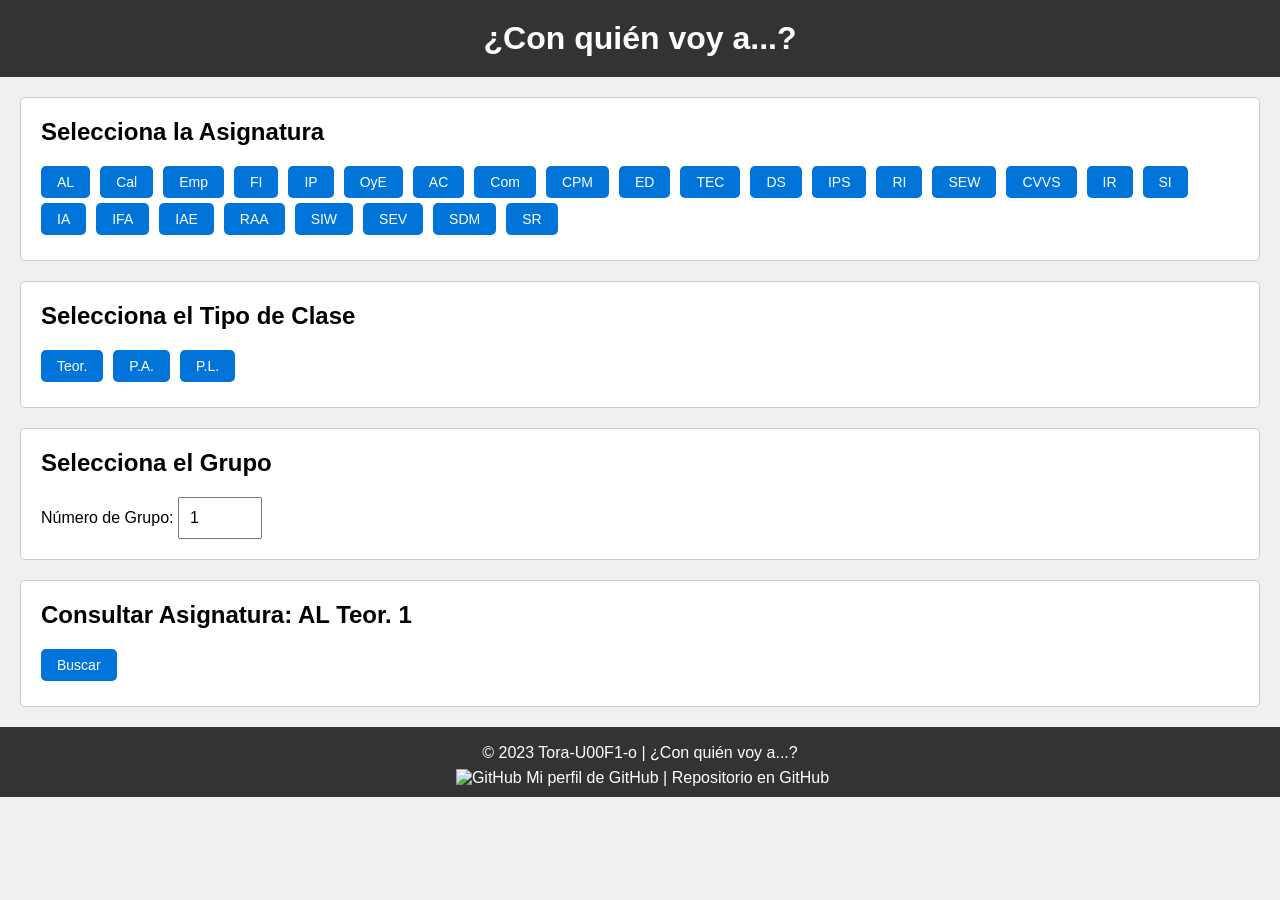
==== index.html @ 65578481 "Add files via upload" ====
<!DOCTYPE html>
<html lang="es">
<head>
	<meta charset="UTF-8">
	<meta name="viewport" content="width=device-width, initial-scale=1.0">
	<title>¿Con quién voy a...?</title>
	<link rel="stylesheet" href="css/styles.css">

	<script src="js/salida.js"></script>
	<script src="js/magic.js"></script>
</head>
<body>
	<header>
		<h1>¿Con quién voy a...?</h1>
	</header>


	<section id="section1">
        <h2>Selecciona la Asignatura</h2>

	</section>

	<section id="section2">
        <h2>Selecciona el Tipo de Clase</h2>

	</section>
	<section id="section3">
		<h2>Selecciona el Grupo</h2>
		<label for="number">Número de Grupo:</label>
		<input type="number" id="number" value="1">
	</section>

    <section>
        <h2 id="subjectTarget">Consultar Asignatura:</h2> 
        <button onclick="processFindBtn()">Buscar</button>
    </section>
    
    <section id="res" hidden>
        <h2 id="try">a</h2>
        <div id="lista-container" style="height: 300px; overflow: auto;">
            <ul id="lista">
            </ul>
        </div>
    </section>

	<footer>
		<p>© 2023 Tora-U00F1-o | ¿Con quién voy a...?</p>
		<a href="https://github.com/Tora-U00F1-o" target="_blank">
			<img src="https://avatars.githubusercontent.com/u/79996857?v=4" alt="GitHub" style="vertical-align: middle;">
			Mi perfil de GitHub
		</a>
		| <a href="https://github.com/Tora-U00F1-o/ConQuienVoy" target="_blank">Repositorio en GitHub</a>
	</footer>
	
</body>
</html>
---- css/styles.css ----
body {
    font-family: Arial, sans-serif;
    margin: 0;
    padding: 0;
    background-color: #f0f0f0;
}

header {
    background-color: #333;
    color: white;
    text-align: center;
    padding: 20px;
}

h1 {
    margin: 0;
}

section {
    margin: 20px;
    padding: 20px;
    background-color: white;
    border: 1px solid #ccc;
    border-radius: 5px;
}

h2 {
    margin-top: 0;
}

button {
    padding: 8px 16px;
    font-size: 14px;
    background-color: #0074D9;
    color: white;
    border: none;
    border-radius: 5px;
    cursor: pointer;
    margin-right: 10px;
    margin-bottom: 5px; /* Espacio vertical entre los botones */
}

input[type="number"] {
    padding: 10px;
    font-size: 16px;
    width: 60px;
}

ul {
    list-style-type: none;
    padding: 0;
}

li {
    margin-bottom: 10px;
}

footer {
    background-color: #333;
    color: white;
    padding: 10px;
    text-align: center;
}

footer p {
    margin: 7px 0;
}

footer a {
    text-decoration: none;
    color: white;
}

footer img {
    width: 24px; /* Ajusta el tamaño de la imagen según sea necesario */
    height: auto; /* Mantiene la proporción de la imagen */
    vertical-align: middle; /* Centra verticalmente la imagen junto al texto */
    margin-left: 5px; /* Agrega espacio a la izquierda de la imagen */
}
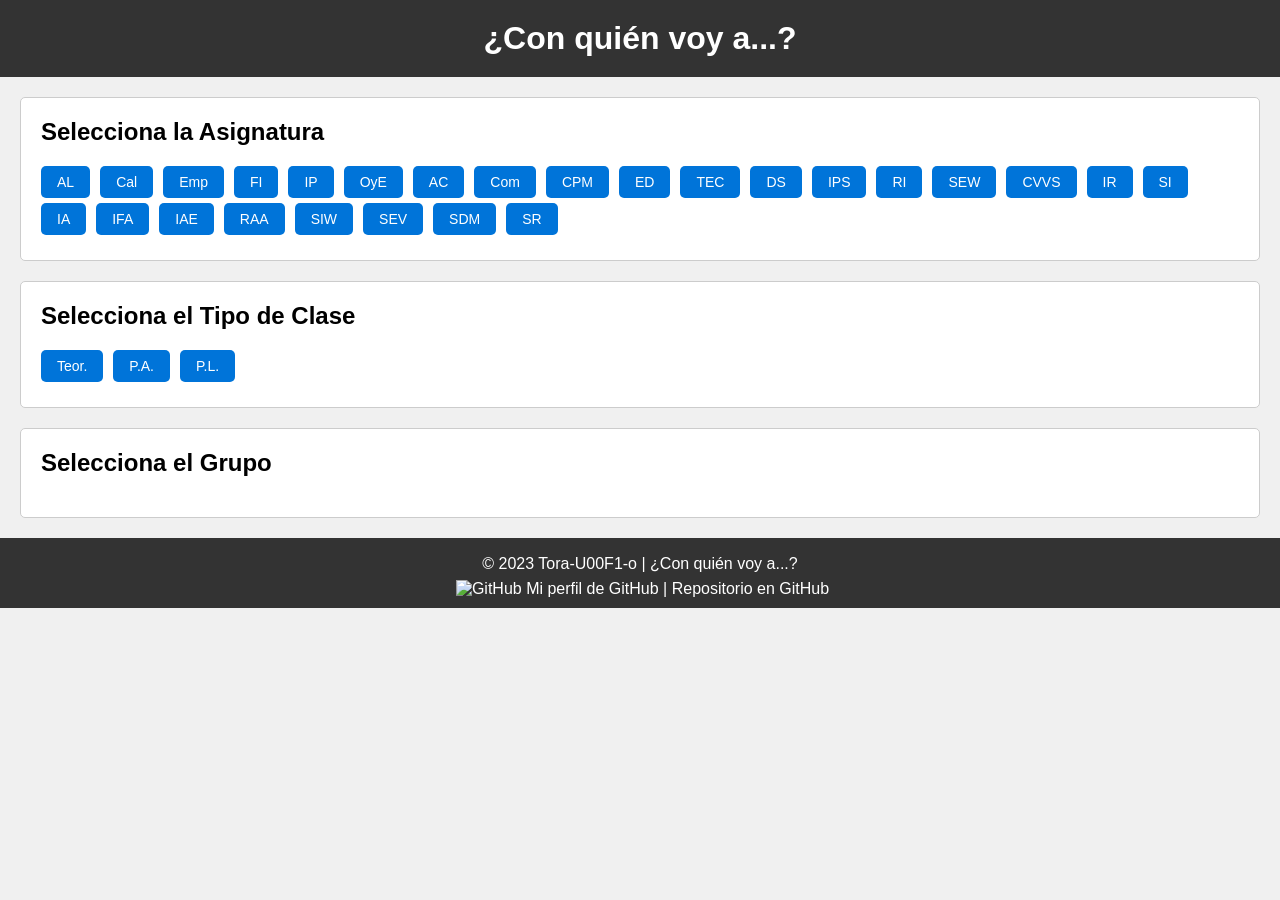
==== commit e4864a3f: "Mas pepino (si se podia)" ====
--- a/index.html
+++ b/index.html
@@ -24,16 +24,16 @@
         <h2>Selecciona el Tipo de Clase</h2>
 
 	</section>
-	<section id="section3">
+	<section id="sectionGrupos">
+		<h2>Selecciona el Grupo</h2> 
+	</section>
+
+	<!-- <section id="section3">
 		<h2>Selecciona el Grupo</h2>
 		<label for="number">Número de Grupo:</label>
 		<input type="number" id="number" value="1">
-	</section>
+	</section>-->
 
-    <section>
-        <h2 id="subjectTarget">Consultar Asignatura:</h2> 
-        <button onclick="processFindBtn()">Buscar</button>
-    </section>
     
     <section id="res" hidden>
         <h2 id="try">a</h2>
--- a/css/styles.css
+++ b/css/styles.css
@@ -40,6 +40,10 @@
     margin-bottom: 5px; /* Espacio vertical entre los botones */
 }
 
+button.active {
+    background-color: orange;
+}
+
 input[type="number"] {
     padding: 10px;
     font-size: 16px;
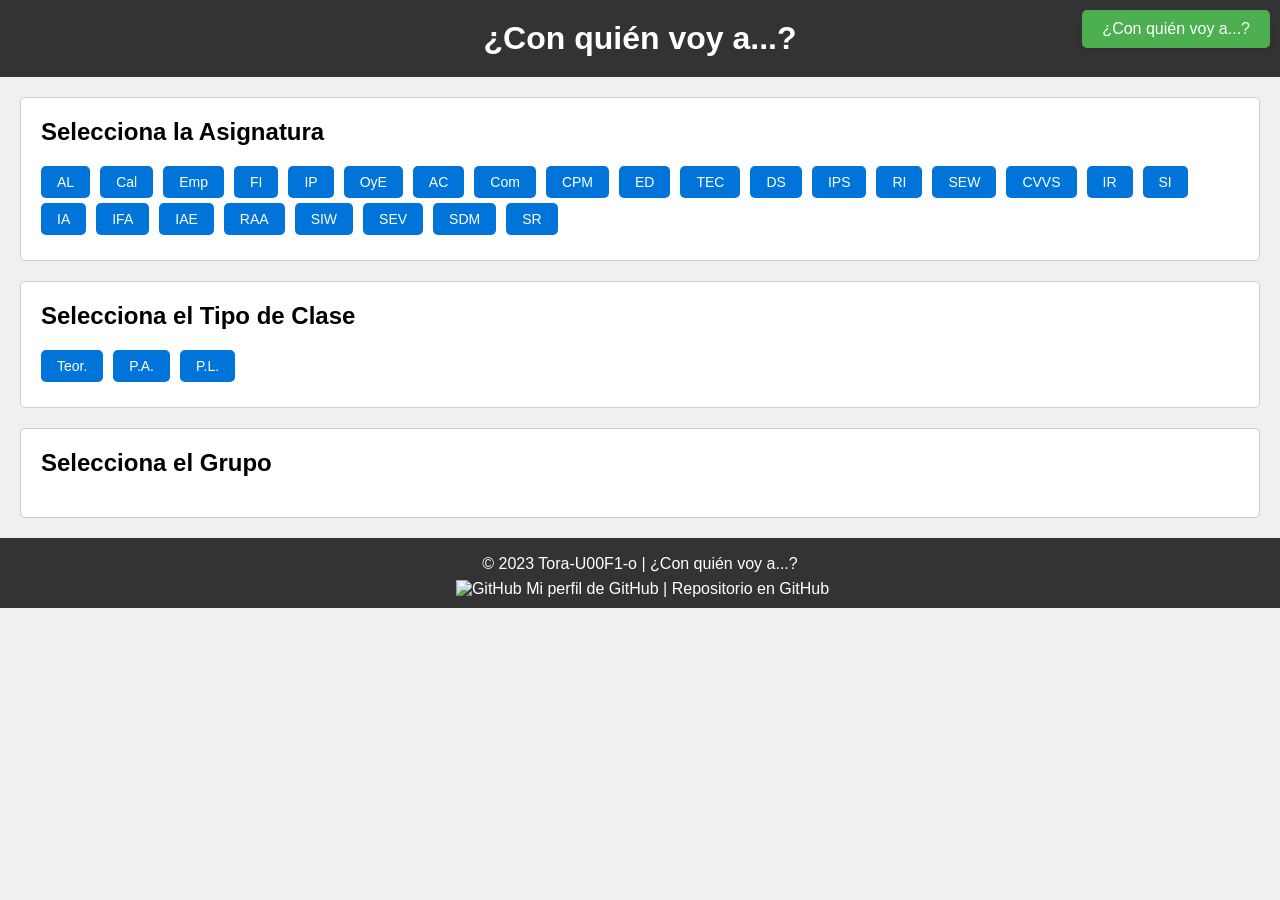
==== commit e11f7638: "added: a donde va" ====
--- a/index.html
+++ b/index.html
@@ -7,12 +7,14 @@
 	<link rel="stylesheet" href="css/styles.css">
 
 	<script src="js/salida.js"></script>
+	<script src="js/global.js"></script>
 	<script src="js/magic.js"></script>
 </head>
 <body>
 	<header>
-		<h1>¿Con quién voy a...?</h1>
-	</header>
+        <h1>¿Con quién voy a...?</h1>
+        <a href="adonde.html" class="switch-view">¿Con quién voy a...?</a>
+    </header>
 
 
 	<section id="section1">
--- a/css/styles.css
+++ b/css/styles.css
@@ -10,6 +10,41 @@
     color: white;
     text-align: center;
     padding: 20px;
+    position: relative;
+}
+
+.switch-view {
+    position: absolute;
+    top: 10px;
+    right: 10px;
+    padding: 10px 20px;
+    background-color: #4CAF50; /* Verde */
+    color: white;
+    text-decoration: none;
+    border-radius: 5px;
+    font-size: 16px;
+    box-shadow: 0 4px 6px rgba(0, 0, 0, 0.1);
+    transition: background-color 0.3s, transform 0.3s;
+}
+
+.switch-view:hover {
+    background-color: #45a049; 
+    transform: scale(1.05);
+}
+
+.switch-view:active {
+    background-color: #3e8e41; 
+    transform: scale(1);
+}
+
+@media (max-width: 800px) {
+    .switch-view {
+        position: static;
+        display: block;
+        margin: 10px auto;
+        width: 80%;
+        text-align: center;
+    }
 }
 
 h1 {
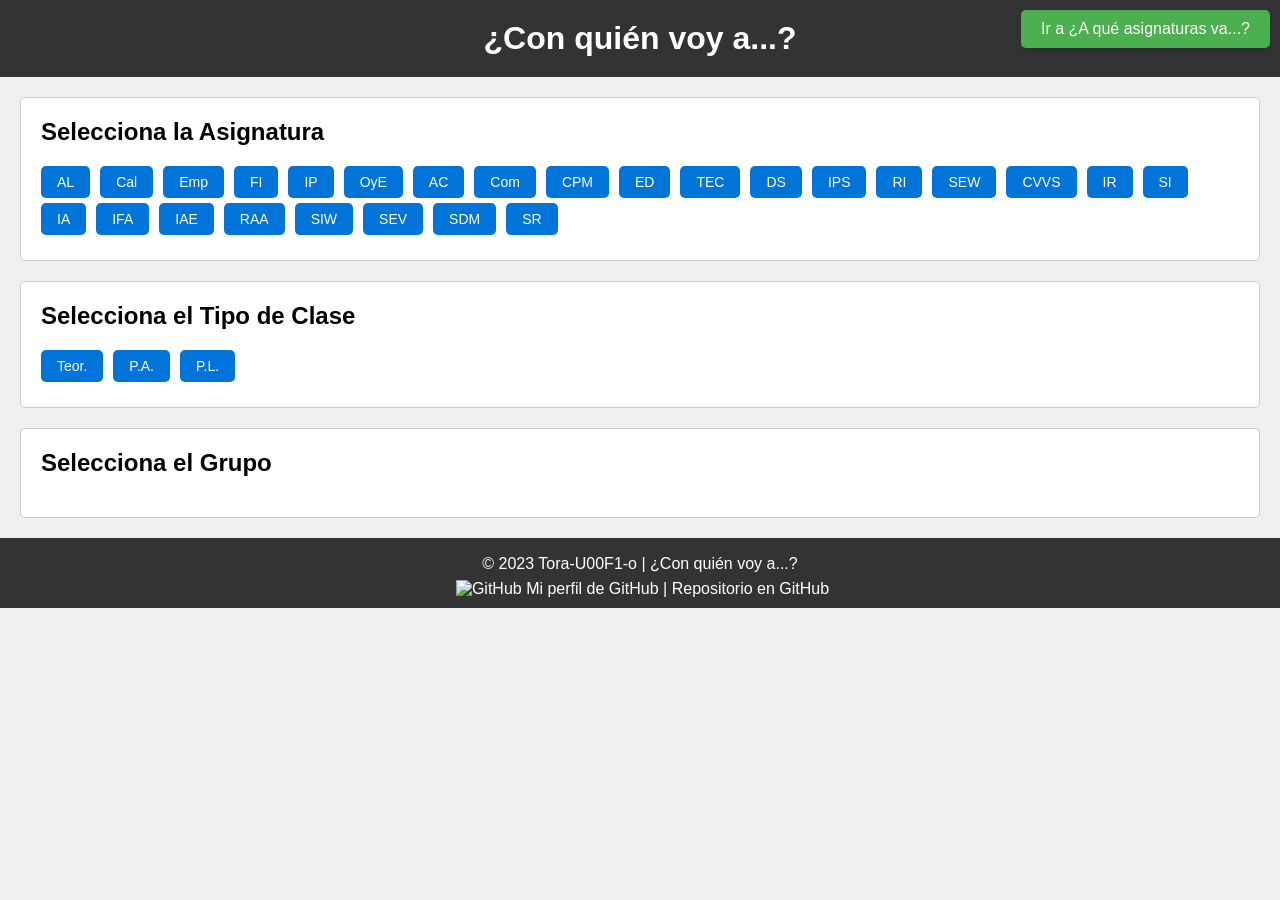
==== commit f53215e9: "fix: nombres de titulos" ====
--- a/index.html
+++ b/index.html
@@ -13,7 +13,7 @@
 <body>
 	<header>
         <h1>¿Con quién voy a...?</h1>
-        <a href="adonde.html" class="switch-view">¿Con quién voy a...?</a>
+        <a href="adonde.html" class="switch-view">Ir a ¿A qué asignaturas va...?</a>
     </header>
 
 
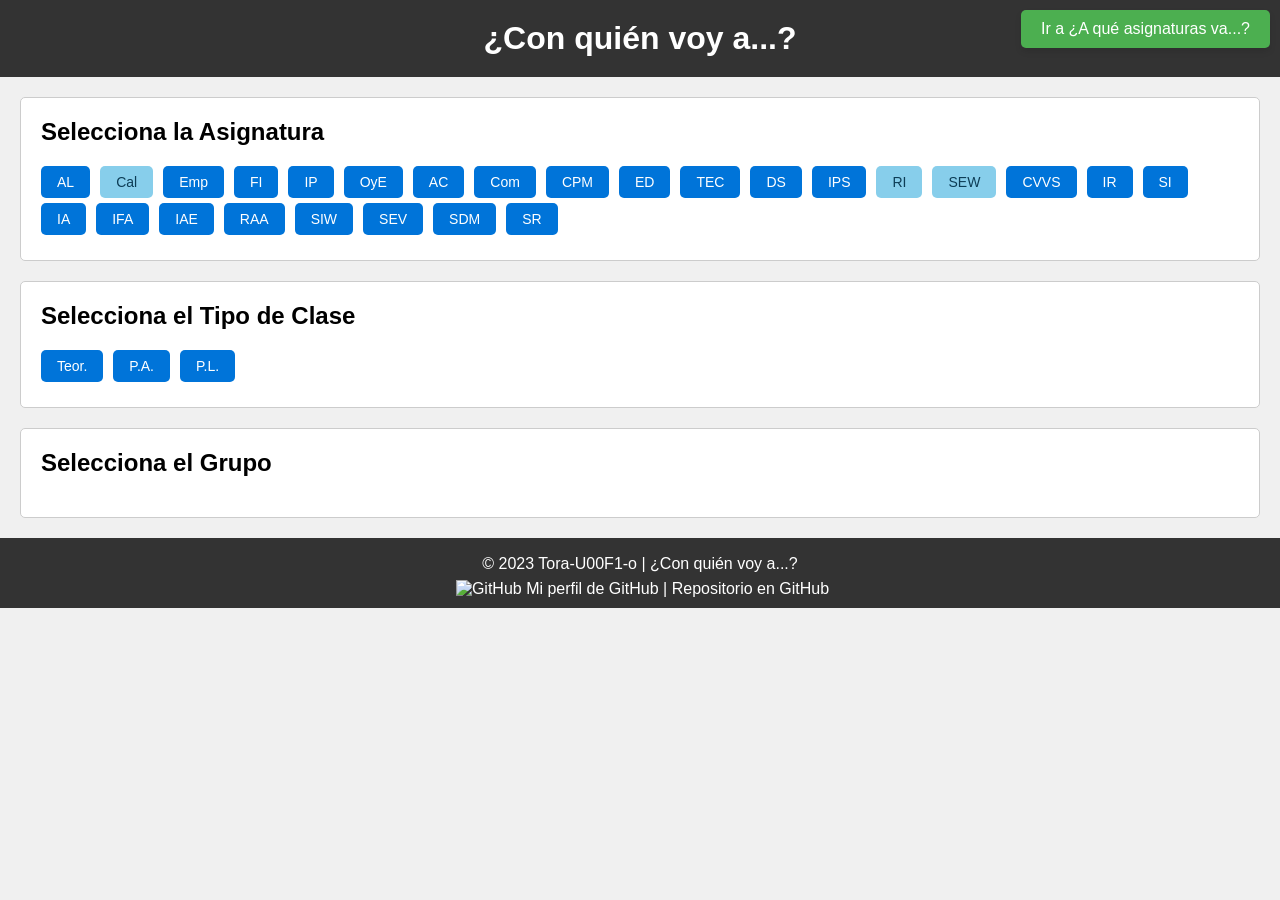
==== commit 908eec69: "actualizado a este año sept2026" ====
--- a/index.html
+++ b/index.html
@@ -8,6 +8,7 @@
 
 	<script src="js/salida.js"></script>
 	<script src="js/global.js"></script>
+	<script src="js/myEnrollments.js"></script>
 	<script src="js/magic.js"></script>
 </head>
 <body>
--- a/css/styles.css
+++ b/css/styles.css
@@ -79,6 +79,22 @@
     background-color: orange;
 }
 
+/* Asignatura / tipo / grupo del UO configurado (mis clases) */
+button.my-enrollment {
+    background-color: #87ceeb;
+    color: #0d3d56;
+}
+
+button.my-enrollment:hover {
+    background-color: #6ec4e8;
+}
+
+button.my-enrollment.active {
+    background-color: orange;
+    color: white;
+    box-shadow: 0 0 0 2px #87ceeb;
+}
+
 input[type="number"] {
     padding: 10px;
     font-size: 16px;
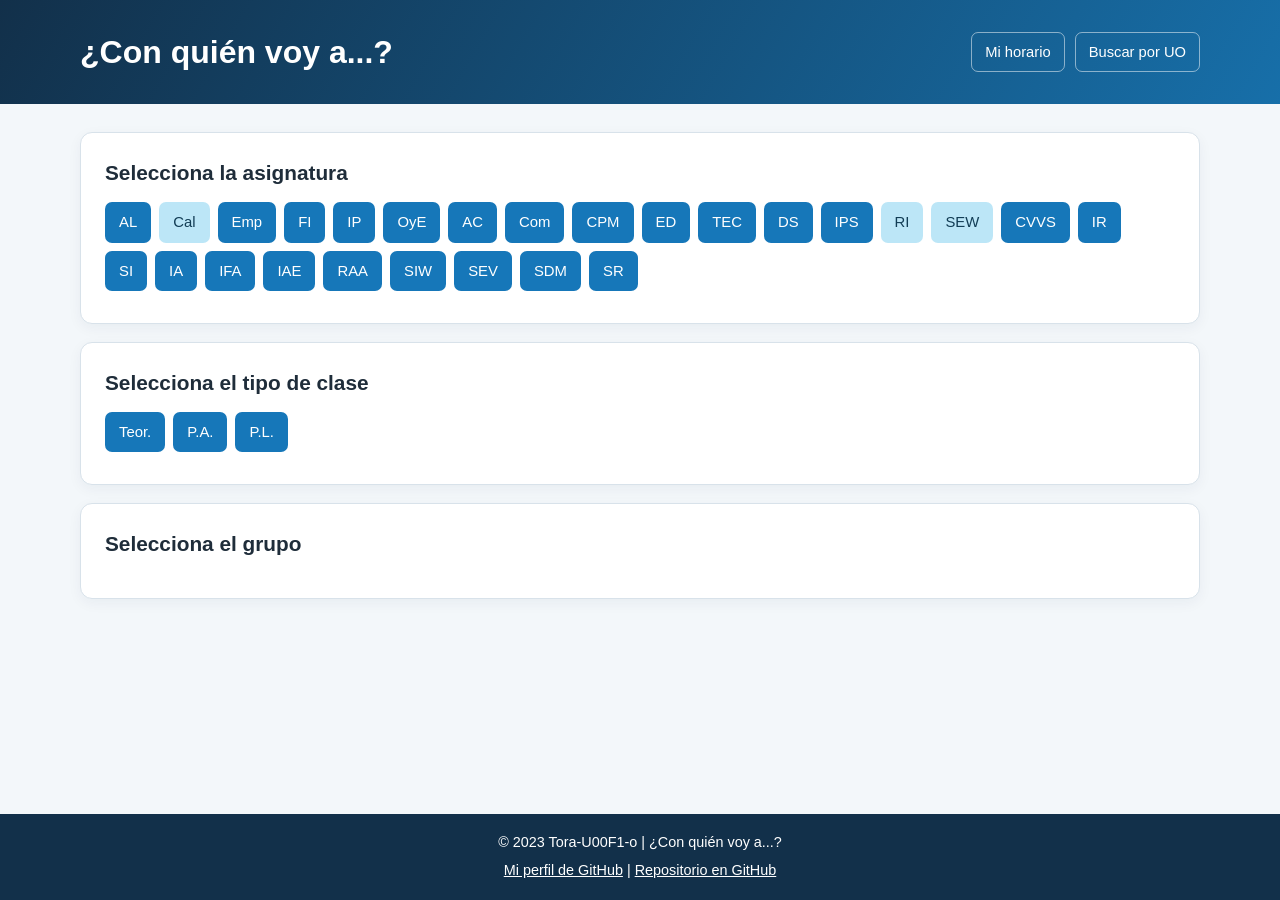
==== commit 2c85ece1: "ikl" ====
--- a/index.html
+++ b/index.html
@@ -1,59 +1,29 @@
-<!DOCTYPE html>
-<html lang="es">
-<head>
-	<meta charset="UTF-8">
-	<meta name="viewport" content="width=device-width, initial-scale=1.0">
-	<title>¿Con quién voy a...?</title>
-	<link rel="stylesheet" href="css/styles.css">
-
-	<script src="js/salida.js"></script>
-	<script src="js/global.js"></script>
-	<script src="js/myEnrollments.js"></script>
-	<script src="js/magic.js"></script>
-</head>
-<body>
-	<header>
-        <h1>¿Con quién voy a...?</h1>
-        <a href="adonde.html" class="switch-view">Ir a ¿A qué asignaturas va...?</a>
-    </header>
-
-
-	<section id="section1">
-        <h2>Selecciona la Asignatura</h2>
-
-	</section>
-
-	<section id="section2">
-        <h2>Selecciona el Tipo de Clase</h2>
-
-	</section>
-	<section id="sectionGrupos">
-		<h2>Selecciona el Grupo</h2> 
-	</section>
-
-	<!-- <section id="section3">
-		<h2>Selecciona el Grupo</h2>
-		<label for="number">Número de Grupo:</label>
-		<input type="number" id="number" value="1">
-	</section>-->
-
-    
-    <section id="res" hidden>
-        <h2 id="try">a</h2>
-        <div id="lista-container" style="height: 300px; overflow: auto;">
-            <ul id="lista">
-            </ul>
-        </div>
-    </section>
-
-	<footer>
-		<p>© 2023 Tora-U00F1-o | ¿Con quién voy a...?</p>
-		<a href="https://github.com/Tora-U00F1-o" target="_blank">
-			<img src="https://avatars.githubusercontent.com/u/79996857?v=4" alt="GitHub" style="vertical-align: middle;">
-			Mi perfil de GitHub
-		</a>
-		| <a href="https://github.com/Tora-U00F1-o/ConQuienVoy" target="_blank">Repositorio en GitHub</a>
-	</footer>
-	
-</body>
-</html>
+<!DOCTYPE html>
+<html lang="es">
+<head>
+	<meta charset="UTF-8">
+	<meta name="viewport" content="width=device-width, initial-scale=1.0">
+	<title>¿Con quién voy a...?</title>
+	<link rel="stylesheet" href="css/styles.css">
+	<script src="js/salida.js"></script>
+	<script src="js/global.js"></script>
+	<script src="js/myEnrollments.js"></script>
+	<script src="js/magic.js"></script>
+</head>
+<body>
+	<header>
+		<h1>¿Con quién voy a...?</h1>
+		<nav class="header-actions" aria-label="Navegación principal">
+			<a href="horario.html" class="switch-view">Mi horario</a>
+			<a href="adonde.html" class="switch-view">Buscar por UO</a>
+		</nav>
+	</header>
+	<main class="page-content">
+		<section id="section1"><h2>Selecciona la asignatura</h2></section>
+		<section id="section2"><h2>Selecciona el tipo de clase</h2></section>
+		<section id="sectionGrupos"><h2>Selecciona el grupo</h2></section>
+		<section id="res" hidden><h2 id="try"></h2><div id="lista-container"><ul id="lista"></ul></div></section>
+	</main>
+	<footer><p>© 2023 Tora-U00F1-o | ¿Con quién voy a...?</p><a href="https://github.com/Tora-U00F1-o" target="_blank" rel="noreferrer">Mi perfil de GitHub</a> | <a href="https://github.com/Tora-U00F1-o/ConQuienVoy" target="_blank" rel="noreferrer">Repositorio en GitHub</a></footer>
+</body>
+</html>
--- a/css/styles.css
+++ b/css/styles.css
@@ -1,134 +1,198 @@
-body {
-    font-family: Arial, sans-serif;
-    margin: 0;
-    padding: 0;
-    background-color: #f0f0f0;
-}
-
-header {
-    background-color: #333;
-    color: white;
-    text-align: center;
-    padding: 20px;
-    position: relative;
-}
-
-.switch-view {
-    position: absolute;
-    top: 10px;
-    right: 10px;
-    padding: 10px 20px;
-    background-color: #4CAF50; /* Verde */
-    color: white;
-    text-decoration: none;
-    border-radius: 5px;
-    font-size: 16px;
-    box-shadow: 0 4px 6px rgba(0, 0, 0, 0.1);
-    transition: background-color 0.3s, transform 0.3s;
-}
-
-.switch-view:hover {
-    background-color: #45a049; 
-    transform: scale(1.05);
-}
-
-.switch-view:active {
-    background-color: #3e8e41; 
-    transform: scale(1);
-}
-
-@media (max-width: 800px) {
-    .switch-view {
-        position: static;
-        display: block;
-        margin: 10px auto;
-        width: 80%;
-        text-align: center;
-    }
-}
-
-h1 {
-    margin: 0;
-}
-
-section {
-    margin: 20px;
-    padding: 20px;
-    background-color: white;
-    border: 1px solid #ccc;
-    border-radius: 5px;
-}
-
-h2 {
-    margin-top: 0;
-}
-
-button {
-    padding: 8px 16px;
-    font-size: 14px;
-    background-color: #0074D9;
-    color: white;
-    border: none;
-    border-radius: 5px;
-    cursor: pointer;
-    margin-right: 10px;
-    margin-bottom: 5px; /* Espacio vertical entre los botones */
-}
-
-button.active {
-    background-color: orange;
-}
-
-/* Asignatura / tipo / grupo del UO configurado (mis clases) */
-button.my-enrollment {
-    background-color: #87ceeb;
-    color: #0d3d56;
-}
-
-button.my-enrollment:hover {
-    background-color: #6ec4e8;
-}
-
-button.my-enrollment.active {
-    background-color: orange;
-    color: white;
-    box-shadow: 0 0 0 2px #87ceeb;
-}
-
-input[type="number"] {
-    padding: 10px;
-    font-size: 16px;
-    width: 60px;
-}
-
-ul {
-    list-style-type: none;
-    padding: 0;
-}
-
-li {
-    margin-bottom: 10px;
-}
-
-footer {
-    background-color: #333;
-    color: white;
-    padding: 10px;
-    text-align: center;
-}
-
-footer p {
-    margin: 7px 0;
-}
-
-footer a {
-    text-decoration: none;
-    color: white;
-}
-
-footer img {
-    width: 24px; /* Ajusta el tamaño de la imagen según sea necesario */
-    height: auto; /* Mantiene la proporción de la imagen */
-    vertical-align: middle; /* Centra verticalmente la imagen junto al texto */
-    margin-left: 5px; /* Agrega espacio a la izquierda de la imagen */
-}
+:root {
+    --navy: #12304a;
+    --blue: #1677b9;
+    --sky: #e8f4fb;
+    --ink: #1f2d3a;
+    --muted: #617181;
+    --line: #d8e2ea;
+    --surface: #ffffff;
+    --background: #f3f7fa;
+    --accent: #f59e0b;
+}
+
+* { box-sizing: border-box; }
+
+body {
+    min-height: 100vh;
+    margin: 0;
+    display: flex;
+    flex-direction: column;
+    background: var(--background);
+    color: var(--ink);
+    font-family: Arial, sans-serif;
+    line-height: 1.5;
+}
+
+header {
+    padding: 28px max(24px, calc((100% - 1120px) / 2));
+    display: flex;
+    align-items: center;
+    justify-content: space-between;
+    gap: 24px;
+    color: white;
+    background: linear-gradient(120deg, var(--navy), #176fa9);
+}
+
+h1, h2, h3, p { margin-top: 0; }
+h1 { margin-bottom: 0; font-size: clamp(1.55rem, 3vw, 2rem); }
+h2 { margin-bottom: 14px; font-size: 1.3rem; }
+
+.header-actions { display: flex; flex-wrap: wrap; gap: 10px; }
+.switch-view {
+    padding: 8px 13px;
+    border: 1px solid rgba(255, 255, 255, .5);
+    border-radius: 7px;
+    color: white;
+    text-decoration: none;
+    font-size: .92rem;
+    transition: background-color .2s, transform .2s;
+}
+.switch-view:hover { background: rgba(255, 255, 255, .16); transform: translateY(-1px); }
+
+.page-content { width: min(1120px, calc(100% - 32px)); margin: 28px auto 40px; flex: 1; }
+section {
+    margin-bottom: 18px;
+    padding: 24px;
+    border: 1px solid var(--line);
+    border-radius: 12px;
+    background: var(--surface);
+    box-shadow: 0 4px 14px rgba(18, 48, 74, .05);
+}
+
+button {
+    padding: 9px 14px;
+    margin: 0 8px 8px 0;
+    border: 0;
+    border-radius: 7px;
+    background: var(--blue);
+    color: white;
+    font: inherit;
+    font-size: .93rem;
+    cursor: pointer;
+    transition: background-color .2s, transform .2s, box-shadow .2s;
+}
+button:hover { background: #0d619b; transform: translateY(-1px); }
+button:focus-visible, input:focus-visible, .switch-view:focus-visible { outline: 3px solid #8ed0f3; outline-offset: 2px; }
+button.active, button.my-enrollment.active { background: var(--accent); color: #3f2900; box-shadow: 0 0 0 2px #ffe2a8; }
+button.my-enrollment { background: #bce6f7; color: #123d55; }
+button.my-enrollment:hover { background: #9edcf4; }
+
+label { display: block; margin-bottom: 7px; font-weight: 700; }
+input[type="text"] {
+    width: min(100%, 360px);
+    padding: 10px 12px;
+    border: 1px solid #b8c8d4;
+    border-radius: 7px;
+    background: white;
+    color: var(--ink);
+    font: inherit;
+}
+.input-action { display: flex; flex-wrap: wrap; align-items: flex-start; gap: 8px; }
+.input-action button { margin: 0; min-height: 42px; }
+
+#lista-container { max-height: 300px; overflow: auto; }
+ul { margin: 0; padding: 0; list-style: none; }
+li { padding: 10px 0; border-bottom: 1px solid #e8eef2; }
+li:last-child { border-bottom: 0; }
+
+.eyebrow { margin-bottom: 5px; color: var(--blue); font-size: .73rem; font-weight: 700; letter-spacing: .1em; }
+.schedule-hero { border-color: #cde4f1; background: linear-gradient(135deg, #fff, var(--sky)); }
+.schedule-hero > p:not(.eyebrow) { max-width: 640px; color: var(--muted); }
+.uo-form { margin-top: 20px; }
+.form-message { min-height: 1.2em; margin: 9px 0 0; color: #a43b25; font-size: .9rem; }
+.section-heading { display: flex; align-items: end; justify-content: space-between; gap: 16px; margin-bottom: 18px; }
+.section-heading h2 { margin-bottom: 0; }
+.schedule-summary { margin-bottom: 0; color: var(--muted); white-space: nowrap; }
+.schedule-cards { display: grid; grid-template-columns: repeat(auto-fill, minmax(170px, 1fr)); gap: 12px; }
+.schedule-card { min-height: 132px; padding: 17px; border: 1px solid var(--line); border-top: 4px solid var(--blue); border-radius: 9px; background: #fbfdff; }
+.schedule-card h3 { margin-bottom: 10px; font-size: 1.1rem; }
+.class-type { display: inline-block; padding: 3px 8px; border-radius: 999px; background: #dceff9; color: #12567e; font-size: .82rem; font-weight: 700; }
+.group-label { margin: 13px 0 0; color: var(--muted); font-size: .93rem; }
+.empty-state { margin: 0; padding: 18px; border-radius: 8px; background: #fff7e9; color: #79520c; }
+
+footer { padding: 18px 24px; background: var(--navy); color: white; text-align: center; font-size: .9rem; }
+footer p { margin-bottom: 7px; }
+footer a { color: white; }
+
+@media (max-width: 650px) {
+    header { align-items: flex-start; flex-direction: column; padding: 22px 20px; gap: 16px; }
+    .page-content { width: min(100% - 24px, 1120px); margin-top: 16px; }
+    section { padding: 18px; }
+    .section-heading { align-items: flex-start; flex-direction: column; }
+    .schedule-summary { white-space: normal; }
+    .input-action { display: grid; grid-template-columns: 1fr; }
+    .input-action input[type="text"] { width: 100%; }
+    .input-action button { width: 100%; }
+}
+
+.schedule-topline { display: flex; align-items: flex-start; justify-content: space-between; gap: 18px; }
+.schedule-topline h2 { margin-bottom: 0; }
+.official-link { padding: 8px 12px; border: 1px solid #8abbd5; border-radius: 7px; color: #12567e; font-size: .88rem; font-weight: 700; text-decoration: none; white-space: nowrap; }
+.official-link:hover { background: #dceff9; }
+
+.planner { overflow: hidden; }
+.planner-toolbar { display: flex; align-items: center; justify-content: space-between; gap: 18px; padding-bottom: 17px; border-bottom: 1px solid var(--line); }
+.view-tabs { display: flex; gap: 4px; padding: 4px; border-radius: 9px; background: #edf3f7; }
+.view-tab { margin: 0; padding: 7px 12px; color: var(--muted); background: transparent; box-shadow: none; }
+.view-tab:hover { color: var(--ink); background: #dce8ef; transform: none; }
+.view-tab.active { color: white; background: var(--blue); box-shadow: none; }
+.date-navigator { display: flex; align-items: center; gap: 10px; }
+.date-navigator h2 { min-width: 220px; margin: 0; text-align: center; font-size: 1rem; text-transform: capitalize; }
+.nav-button { width: 35px; height: 35px; padding: 0; margin: 0; font-size: 1.65rem; line-height: 1; }
+.planner-summary { margin: 15px 0; color: var(--muted); font-size: .9rem; }
+
+.day-events { display: grid; gap: 9px; }
+.day-event { width: 100%; display: grid; grid-template-columns: 120px minmax(260px, 1fr) 115px; align-items: center; gap: 16px; margin: 0; padding: 15px; color: var(--ink); text-align: left; background: #f8fbfd; border: 1px solid var(--line); border-left: 5px solid var(--blue); }
+.day-event:hover { color: var(--ink); background: #edf7fc; }
+.day-event.exception { border-left-color: #d93636; background: #fff5f5; }
+.day-event time { color: #12567e; font-weight: 700; }
+.day-event.exception time { color: #bb2424; }
+.day-event small { display: block; margin-top: 4px; color: var(--muted); font-size: .85rem; }
+.day-event .room { justify-self: end; font-weight: 700; }
+
+.week-grid { min-width: 850px; display: grid; grid-template-columns: 55px repeat(5, minmax(155px, 1fr)); grid-template-rows: 35px 768px; overflow: hidden; border: 1px solid var(--line); border-radius: 8px; }
+.week-corner, .week-day-heading { padding: 8px; border-bottom: 1px solid var(--line); background: #f1f6f9; color: var(--muted); font-size: .82rem; font-weight: 700; text-align: center; text-transform: capitalize; }
+.time-axis { position: relative; border-right: 1px solid var(--line); background: #f8fafb; }
+.time-axis span { position: absolute; right: 7px; color: var(--muted); font-size: .72rem; transform: translateY(-50%); }
+.week-day-column { position: relative; min-width: 0; border-right: 1px solid var(--line); background: repeating-linear-gradient(to bottom, transparent 0, transparent 63px, #e2eaf0 64px); }
+.week-day-column:last-child { border-right: 0; }
+.calendar-event { position: absolute; right: 4px; left: 4px; z-index: 1; overflow: hidden; display: flex; flex-direction: column; align-items: flex-start; gap: 1px; width: auto; min-height: 26px; margin: 0; padding: 5px 7px; border-radius: 5px; color: #083951; background: #bce6f7; font-size: .75rem; line-height: 1.18; text-align: left; }
+.calendar-event:hover { color: #083951; background: #9edcf4; transform: none; }
+.calendar-event.exception { color: #801d1d; background: #ffd6d6; }
+.calendar-event.exception:hover { color: #801d1d; background: #ffbebe; }
+.calendar-event span { overflow: hidden; width: 100%; white-space: nowrap; text-overflow: ellipsis; }
+
+.schedule-table-wrapper { overflow: auto; max-height: 650px; border: 1px solid var(--line); border-radius: 8px; }
+.schedule-table { width: 100%; min-width: 850px; border-collapse: collapse; font-size: .91rem; }
+.schedule-table th { position: sticky; top: 0; z-index: 1; padding: 12px 14px; color: white; background: var(--navy); text-align: left; }
+.schedule-table td { padding: 11px 14px; border-bottom: 1px solid var(--line); }
+.schedule-table tbody tr { cursor: pointer; background: white; }
+.schedule-table tbody tr:hover, .schedule-table tbody tr:focus { background: #eaf6fc; outline: none; }
+.schedule-table tbody tr.exception { color: #a51f1f; background: #fff2f2; }
+.schedule-table tbody tr.exception:hover, .schedule-table tbody tr.exception:focus { background: #ffdede; }
+
+.class-dialog { width: min(440px, calc(100% - 32px)); padding: 27px; border: 0; border-radius: 12px; box-shadow: 0 18px 60px rgba(0, 0, 0, .25); color: var(--ink); }
+.class-dialog::backdrop { background: rgba(8, 30, 45, .5); }
+.class-dialog h2 { margin-right: 30px; }
+.dialog-close { position: absolute; top: 13px; right: 10px; width: 34px; height: 34px; margin: 0; padding: 0; color: var(--ink); background: transparent; font-size: 1.7rem; }
+.dialog-close:hover { color: var(--blue); background: #eaf6fc; transform: none; }
+.class-dialog dl { display: grid; grid-template-columns: 85px 1fr; gap: 10px 16px; margin: 0; }
+.class-dialog dt { color: var(--muted); font-weight: 700; }
+.class-dialog dd { margin: 0; }
+.exception-notice { grid-column: 1 / -1; margin: 5px 0 0; padding: 9px; border-radius: 6px; color: #982222; background: #fff0f0; font-size: .9rem; font-weight: 700; }
+
+@media (max-width: 800px) {
+    .schedule-topline, .planner-toolbar { align-items: flex-start; flex-direction: column; }
+    .official-link { white-space: normal; }
+    .date-navigator h2 { min-width: 0; }
+    .day-event { grid-template-columns: 1fr; gap: 5px; }
+    .day-event .room { justify-self: start; }
+    .week-grid { min-width: 850px; }
+    #plannerContent { overflow-x: auto; padding-bottom: 5px; }
+}
+
+@media (max-width: 450px) {
+    .view-tab { padding: 7px 9px; }
+    .date-navigator { width: 100%; justify-content: space-between; }
+    .date-navigator h2 { font-size: .9rem; }
+}
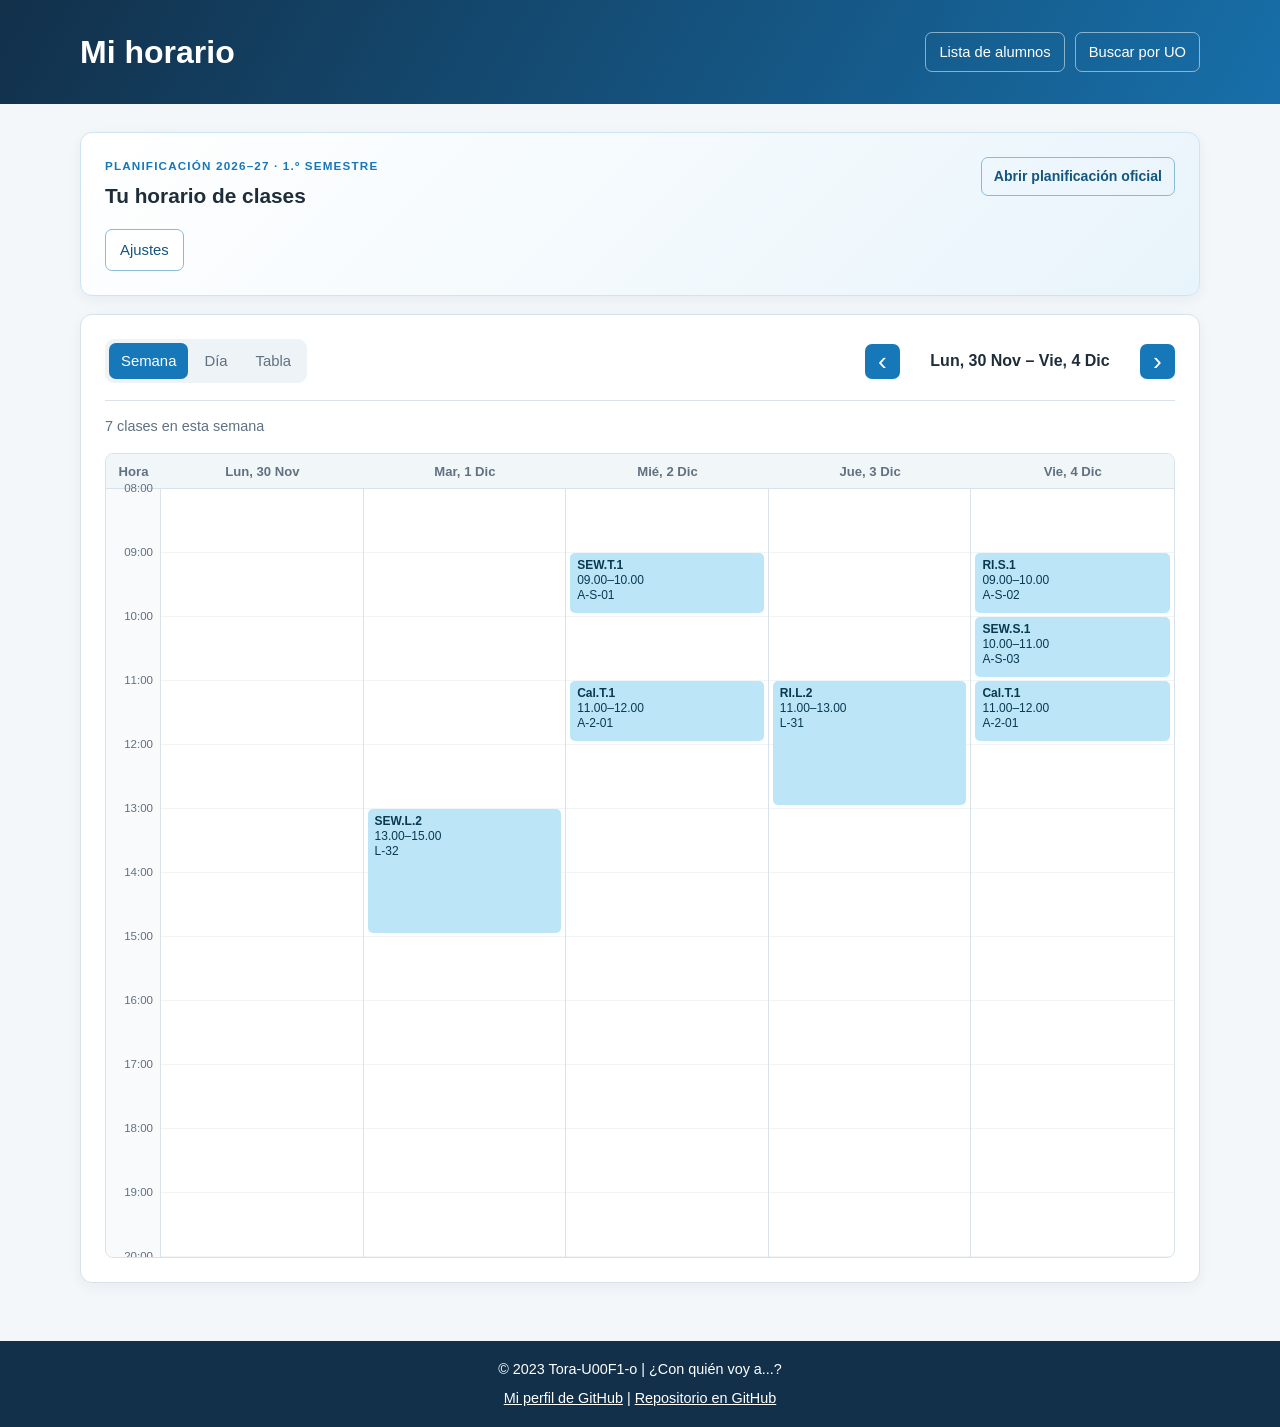
==== commit 88bd90df: "z" ====
--- a/index.html
+++ b/index.html
@@ -3,6 +3,7 @@
 <head>
 	<meta charset="UTF-8">
 	<meta name="viewport" content="width=device-width, initial-scale=1.0">
+	<meta http-equiv="refresh" content="0; url=horario.html">
 	<title>¿Con quién voy a...?</title>
 	<link rel="stylesheet" href="css/styles.css">
 	<script src="js/salida.js"></script>
--- a/css/styles.css
+++ b/css/styles.css
@@ -127,8 +127,23 @@
 
 .schedule-topline { display: flex; align-items: flex-start; justify-content: space-between; gap: 18px; }
 .schedule-topline h2 { margin-bottom: 0; }
+.settings-button { margin: 18px 0 0; color: #12567e; border: 1px solid #8abbd5; background: white; }
+.settings-button:hover { color: #0c4262; background: #dceff9; }
 .official-link { padding: 8px 12px; border: 1px solid #8abbd5; border-radius: 7px; color: #12567e; font-size: .88rem; font-weight: 700; text-decoration: none; white-space: nowrap; }
 .official-link:hover { background: #dceff9; }
+.schedule-settings { margin-top: 20px; padding-top: 20px; border-top: 1px solid #cde4f1; }
+.uo-form { margin-top: 0; }
+.schedule-preview { margin-top: 22px; padding: 18px; border-radius: 9px; background: #f3f8fb; }
+.schedule-preview h3 { margin: 0 0 5px; font-size: 1rem; }
+.schedule-preview > p:not(.eyebrow) { margin-bottom: 16px; color: var(--muted); font-size: .92rem; }
+.preview-selectors { display: flex; flex-wrap: wrap; gap: 14px; }
+.preview-selectors > div { flex: 1 1 220px; }
+.preview-selectors label { margin-bottom: 5px; }
+select { width: 100%; padding: 10px 12px; border: 1px solid #b8c8d4; border-radius: 7px; color: var(--ink); background: white; font: inherit; }
+select:focus-visible { outline: 3px solid #8ed0f3; outline-offset: 2px; }
+.clear-preview { margin: 14px 0 0; color: #12567e; border: 1px solid #8abbd5; background: transparent; }
+.clear-preview:hover { background: #dceff9; }
+.preview-message { min-height: 1.2em; margin: 10px 0 0; color: #12567e; font-size: .88rem; }
 
 .planner { overflow: hidden; }
 .planner-toolbar { display: flex; align-items: center; justify-content: space-between; gap: 18px; padding-bottom: 17px; border-bottom: 1px solid var(--line); }
@@ -160,6 +175,8 @@
 .calendar-event:hover { color: #083951; background: #9edcf4; transform: none; }
 .calendar-event.exception { color: #801d1d; background: #ffd6d6; }
 .calendar-event.exception:hover { color: #801d1d; background: #ffbebe; }
+.calendar-event.preview { color: white; background: #126ca0; }
+.calendar-event.preview:hover { color: white; background: #0d5785; }
 .calendar-event span { overflow: hidden; width: 100%; white-space: nowrap; text-overflow: ellipsis; }
 
 .schedule-table-wrapper { overflow: auto; max-height: 650px; border: 1px solid var(--line); border-radius: 8px; }
@@ -170,6 +187,8 @@
 .schedule-table tbody tr:hover, .schedule-table tbody tr:focus { background: #eaf6fc; outline: none; }
 .schedule-table tbody tr.exception { color: #a51f1f; background: #fff2f2; }
 .schedule-table tbody tr.exception:hover, .schedule-table tbody tr.exception:focus { background: #ffdede; }
+.schedule-table tbody tr.preview { color: #0c486b; background: #e2f2fa; }
+.schedule-table tbody tr.preview:hover, .schedule-table tbody tr.preview:focus { background: #c7e8f6; }
 
 .class-dialog { width: min(440px, calc(100% - 32px)); padding: 27px; border: 0; border-radius: 12px; box-shadow: 0 18px 60px rgba(0, 0, 0, .25); color: var(--ink); }
 .class-dialog::backdrop { background: rgba(8, 30, 45, .5); }
